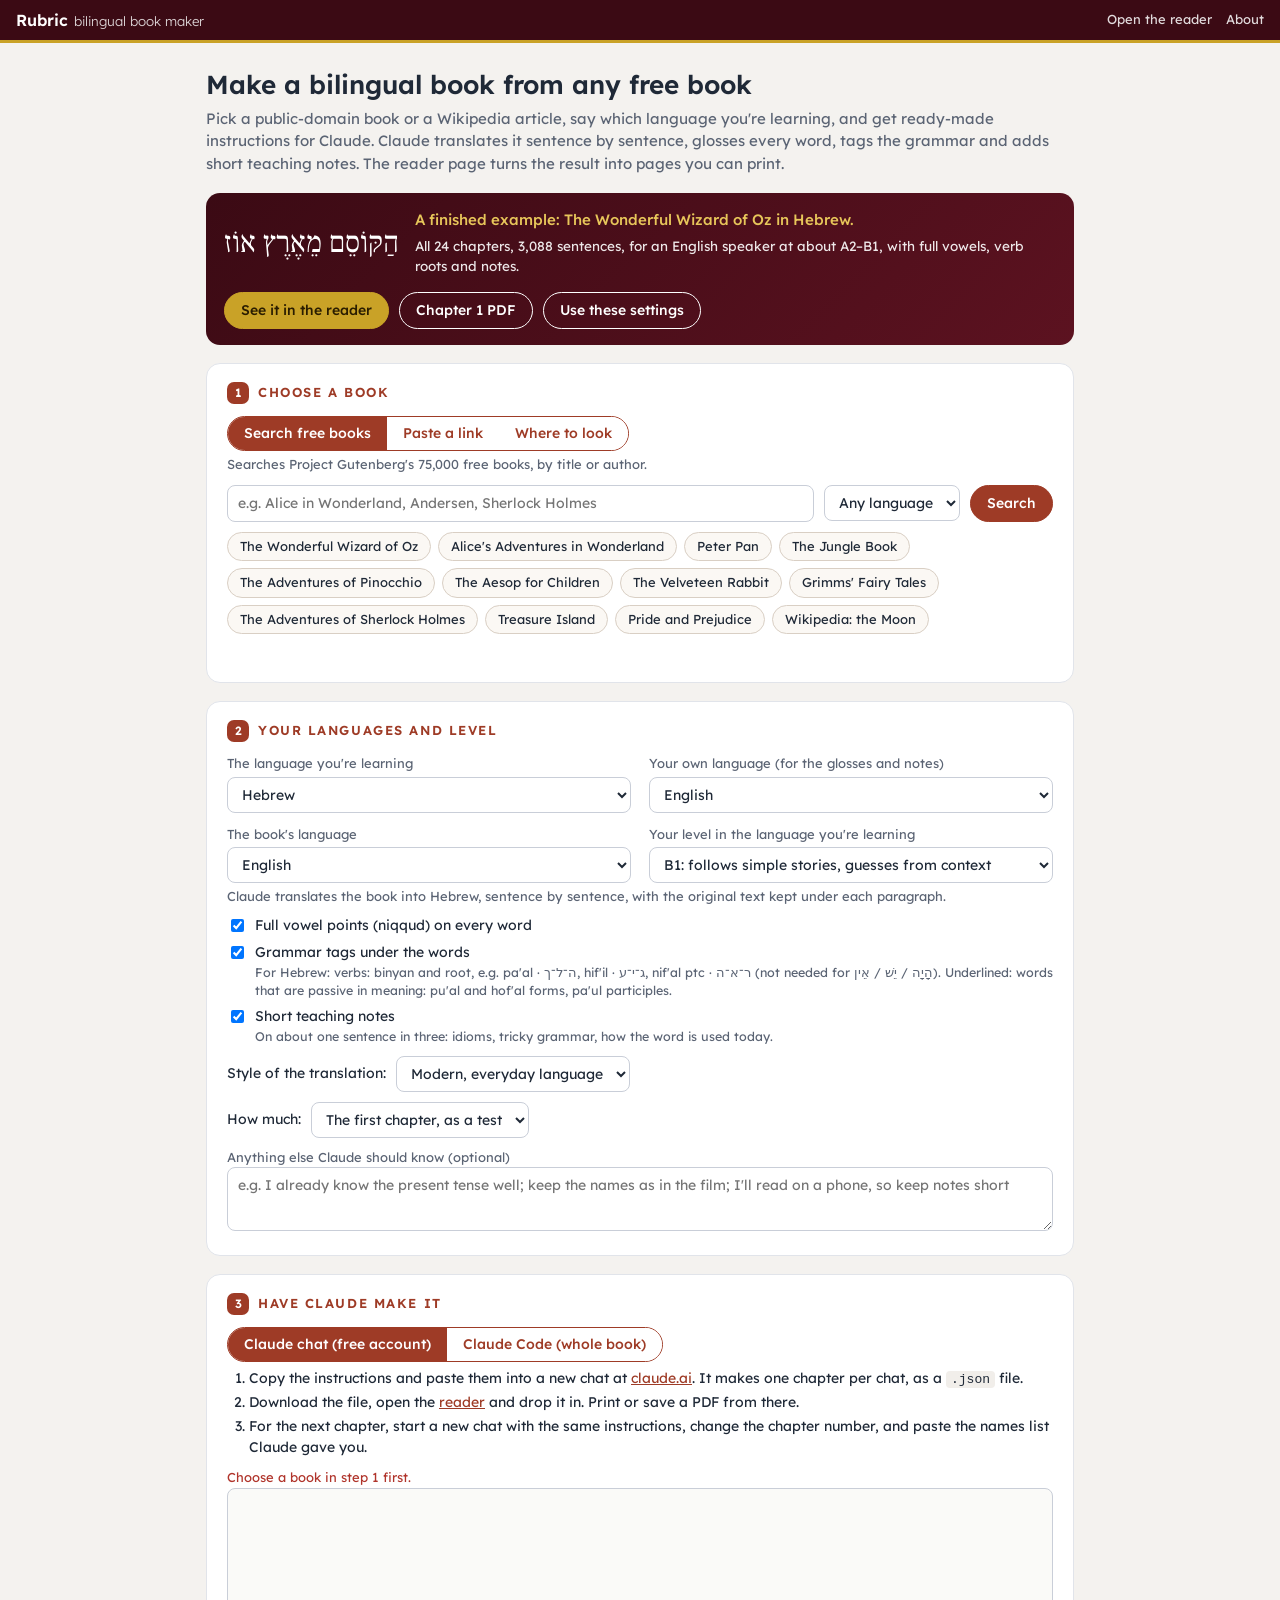
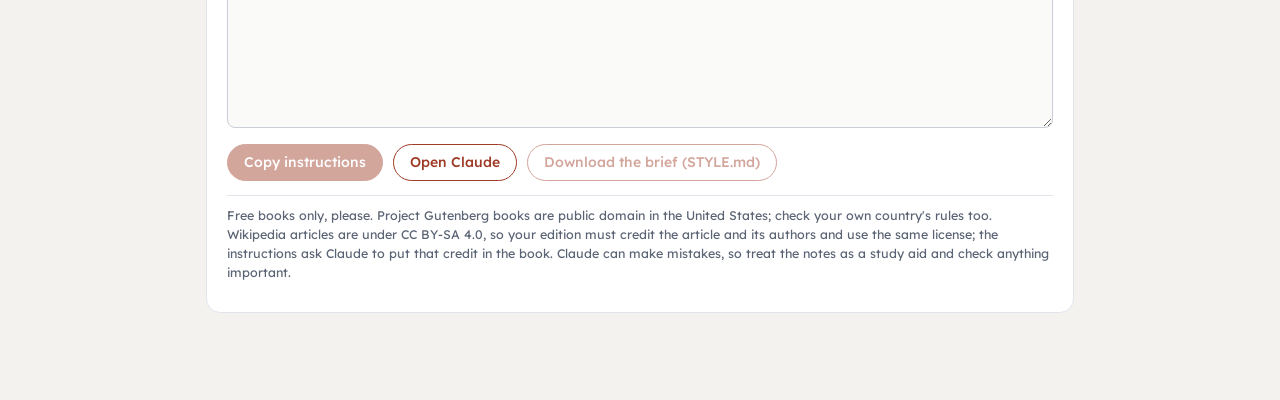
==== index.html @ 3643b8fa "Rubric 1.0: bilingual book maker, reader, and the Wizard of Oz in Hebrew" ====
<!DOCTYPE html>
<html lang="en">
<head>
<meta charset="utf-8">
<meta name="viewport" content="width=device-width, initial-scale=1">
<title>Bilingual Book Maker</title>
<meta name="description" content="Turn a free book or a Wikipedia article into a bilingual reading edition: every word glossed, verbs tagged, short teaching notes, ready to print. Pick a book, choose your languages and level, and get the instructions for Claude.">
<link rel="preconnect" href="https://fonts.googleapis.com">
<link rel="preconnect" href="https://fonts.gstatic.com" crossorigin>
<link rel="stylesheet" href="https://fonts.googleapis.com/css2?family=Lexend:wght@300;400;500;600&family=Frank+Ruhl+Libre:wght@400;500&display=swap">
<style>
:root{ --accent:#9E3B26; --accent2:#B5472F; --hi:#C9A227; --gold-ink:#8A6D1A; --hi-soft:#F7EDCF; --ink:#1F2937; --muted:#5B6474; --line:#E1E4EA; --page:#F4F2EF; --panel:#fff; --bar:#3B0A14; --bad:#B0342B; --ok:#1E7F4F; }
*{box-sizing:border-box}
[hidden]{display:none!important}
body{margin:0;background:var(--page);color:var(--ink);font-family:'Lexend',Arial,sans-serif;font-size:15px;line-height:1.5}
button,input,select,textarea{font:inherit;color:inherit}
a{color:var(--accent)}
.bar{background:var(--bar);color:#fff;display:flex;align-items:center;gap:14px;padding:8px 16px;border-bottom:3px solid var(--hi);flex-wrap:wrap}
.bar .brand{font-weight:600;font-size:16px;white-space:nowrap}
.bar .brand small{font-weight:300;opacity:.8;margin-left:6px}
.bar .sp{flex:1}
.bar a{color:#fff;opacity:.85;text-decoration:none;font-size:13px}
.bar a:hover{opacity:1;text-decoration:underline}
.wrap{max-width:900px;margin:0 auto;padding:22px 16px 70px}
h1{font-size:26px;line-height:1.25;margin:4px 0 6px;font-weight:600}
.lede{color:var(--muted);margin:0 0 18px}
.card{background:var(--panel);border:1px solid var(--line);border-radius:14px;padding:18px 20px;margin:0 0 18px}
.card h2{font-size:13px;letter-spacing:.12em;text-transform:uppercase;color:var(--accent);margin:0 0 12px;font-weight:600;display:flex;align-items:center;gap:9px}
.card h2 .n{display:inline-grid;place-items:center;width:22px;height:22px;border-radius:7px;background:var(--accent);color:#fff;font-size:12px;letter-spacing:0}
.hint{color:var(--muted);font-size:13px;margin:4px 0 8px}
.row{display:flex;gap:10px;align-items:center;flex-wrap:wrap;margin:10px 0}
.btn{border:1.5px solid var(--accent);background:var(--accent);color:#fff;border-radius:100px;padding:7px 16px;cursor:pointer;font-weight:500;font-size:14px;white-space:nowrap;text-decoration:none;display:inline-block}
.btn:hover{background:var(--accent2);border-color:var(--accent2)}
.btn.alt{background:#fff;color:var(--accent)}
.btn.alt:hover{background:#FBF4F3}
.btn.gold{background:var(--hi);border-color:var(--hi);color:#2a1d00}
.btn.gold:hover{background:#D9B53A}
.btn.sm{padding:4px 11px;font-size:13px}
.btn[disabled]{opacity:.45;cursor:default}
select,input[type=text],input[type=url],input[type=number],textarea{border:1px solid #C9CED8;border-radius:8px;padding:7px 10px;background:#fff;font-size:14px;max-width:100%}
input[type=text],input[type=url],textarea{width:100%}
input[type=number]{width:70px}
textarea{min-height:64px;resize:vertical}
label.ck{display:flex;gap:8px;align-items:flex-start;cursor:pointer;font-size:14px;margin:6px 0}
label.ck input{margin-top:4px}
label.ck small{display:block;color:var(--muted);font-size:12.5px}
.seg{display:inline-flex;border:1.5px solid var(--accent);border-radius:100px;overflow:hidden;flex-wrap:wrap}
.seg button{border:0;background:#fff;color:var(--accent);padding:6px 16px;cursor:pointer;font-weight:500;font-size:14px}
.seg button.on{background:var(--accent);color:#fff}
.grid2{display:grid;grid-template-columns:1fr 1fr;gap:12px 18px}
.grid2 label.f{display:block;font-size:13px;color:var(--muted)}
.grid2 label.f select,.grid2 label.f input{width:100%;margin-top:3px;color:var(--ink)}
.chips{display:flex;flex-wrap:wrap;gap:7px;margin:10px 0 2px}
.chip{border:1px solid #D9CFC4;background:#FBF8F4;border-radius:100px;padding:4px 12px;font-size:13px;cursor:pointer}
.chip:hover{border-color:var(--hi);background:var(--hi-soft)}
.results{margin-top:10px;display:flex;flex-direction:column;gap:6px;max-height:380px;overflow:auto}
.res{display:flex;gap:12px;align-items:center;border:1px solid var(--line);border-radius:10px;padding:8px 12px;cursor:pointer;background:#fff;text-align:left;width:100%}
.res:hover{border-color:var(--hi);background:#FFFCF3}
.res .t{font-weight:500}
.res .a{color:var(--muted);font-size:13px}
.res .m{margin-left:auto;font-size:12px;color:var(--muted);white-space:nowrap;text-align:right}
.picked{border:2px solid var(--hi);background:#FFFCF3;border-radius:12px;padding:12px 14px;margin-top:12px}
.picked .t{font-weight:600;font-size:16px}
.picked .a{color:var(--muted);font-size:13.5px}
.picked .lic{font-size:13px;margin-top:6px}
.lic.ok{color:var(--ok)} .lic.warn{color:var(--bad)}
.sites{display:grid;grid-template-columns:1fr 1fr;gap:10px;margin-top:6px}
.site{border:1px solid var(--line);border-radius:10px;padding:10px 12px;background:#fff}
.site b{display:block}
.site span{color:var(--muted);font-size:13px}
.example{display:flex;gap:16px;align-items:center;background:linear-gradient(135deg,#3B0A14,#5C1220);color:#fff;border-radius:14px;padding:16px 18px;margin:0 0 18px;flex-wrap:wrap}
.example .he{font-family:'Frank Ruhl Libre',serif;font-size:30px;line-height:1.1;direction:rtl}
.example .txt{flex:1;min-width:220px}
.example .txt b{color:#E7C65A;font-weight:500}
.example .txt p{margin:4px 0 0;font-size:13.5px;opacity:.9}
.example .btn.alt{border-color:#fff;background:transparent;color:#fff}
.example .btn.alt:hover{background:rgba(255,255,255,.1)}
.prompt{width:100%;min-height:240px;font:12.5px/1.45 ui-monospace,Menlo,Consolas,monospace;background:#FAFAF8;white-space:pre-wrap}
.msg{font-size:13px;min-height:18px}
.msg.bad{color:var(--bad)} .msg.ok{color:var(--ok)}
.steps{margin:6px 0 10px;padding-left:22px;font-size:14px}
.steps li{margin:3px 0}
.note{font-size:12.5px;color:var(--muted);border-top:1px solid var(--line);margin-top:14px;padding-top:10px}
code{background:#F1EEEA;border-radius:4px;padding:1px 5px;font-size:13px}
@media (max-width:640px){ .grid2,.sites{grid-template-columns:1fr} h1{font-size:22px} .card{padding:14px 14px} .res .m{display:none} }
</style>
</head>
<body>
<div class="bar">
  <span class="brand">Rubric<small>bilingual book maker</small></span>
  <span class="sp"></span>
  <a href="reader.html">Open the reader</a>
  <a href="https://veered.org/bilingual-book-maker/">About</a>
</div>
<div class="wrap">
  <h1>Make a bilingual book from any free book</h1>
  <p class="lede">Pick a public-domain book or a Wikipedia article, say which language you're learning, and get ready-made instructions for Claude. Claude translates it sentence by sentence, glosses every word, tags the grammar and adds short teaching notes. The reader page turns the result into pages you can print.</p>

  <div class="example">
    <div class="he">הַקּוֹסֵם מֵאֶרֶץ אוֹז</div>
    <div class="txt"><b>A finished example: The Wonderful Wizard of Oz in Hebrew.</b>
      <p>All 24 chapters, 3,088 sentences, for an English speaker at about A2–B1, with full vowels, verb roots and notes.</p></div>
    <div class="row" style="margin:0">
      <a class="btn gold" href="reader.html?example&amp;ch=1">See it in the reader</a>
      <a class="btn alt" href="examples/wizard-of-oz/wizard-of-oz-chapter-1.pdf">Chapter 1 PDF</a>
      <button class="btn alt" id="useOz">Use these settings</button>
    </div>
  </div>

  <section class="card" id="step1">
    <h2><span class="n">1</span>Choose a book</h2>
    <div class="seg" id="srcTabs">
      <button data-tab="search" class="on">Search free books</button>
      <button data-tab="link">Paste a link</button>
      <button data-tab="where">Where to look</button>
    </div>

    <div data-pane="search">
      <p class="hint">Searches Project Gutenberg's 75,000 free books, by title or author.</p>
      <form class="row" id="searchForm">
        <input type="text" id="q" placeholder="e.g. Alice in Wonderland, Andersen, Sherlock Holmes" style="flex:1;min-width:200px" aria-label="Title or author">
        <select id="qlang" aria-label="Book language">
          <option value="">Any language</option><option value="en">English</option><option value="fr">French</option><option value="de">German</option><option value="es">Spanish</option><option value="it">Italian</option><option value="pt">Portuguese</option><option value="nl">Dutch</option><option value="ru">Russian</option><option value="he">Hebrew</option><option value="la">Latin</option><option value="zh">Chinese</option><option value="ja">Japanese</option>
        </select>
        <button class="btn" type="submit">Search</button>
      </form>
      <div class="chips" id="chips"></div>
      <div class="msg" id="searchMsg"></div>
      <div class="results" id="results"></div>
    </div>

    <div data-pane="link" hidden>
      <p class="hint">A Project Gutenberg book, a Wikipedia article, a Wikisource text, a Standard Ebooks book, a Project Ben-Yehuda story, or any page with the text on it.</p>
      <form class="row" id="linkForm">
        <input type="url" id="link" placeholder="https://www.gutenberg.org/ebooks/55  or  https://en.wikipedia.org/wiki/Moon" style="flex:1;min-width:220px" aria-label="Link to the book or article">
        <button class="btn" type="submit">Use this link</button>
      </form>
      <div class="msg" id="linkMsg"></div>
    </div>

    <div data-pane="where" hidden>
      <p class="hint">Good places to find texts that are free to translate. Find the book there, then paste its link.</p>
      <div class="sites" id="sites"></div>
    </div>

    <div class="picked" id="picked" hidden></div>
  </section>

  <section class="card" id="step2">
    <h2><span class="n">2</span>Your languages and level</h2>
    <div class="grid2">
      <label class="f">The language you're learning
        <select id="learn"></select></label>
      <label class="f">Your own language (for the glosses and notes)
        <select id="mine"></select></label>
      <label class="f">The book's language
        <select id="srcLang"></select></label>
      <label class="f">Your level in the language you're learning
        <select id="level">
          <option value="A1">A1: beginner, a few hundred words</option>
          <option value="A2">A2: everyday basics, simple sentences</option>
          <option value="B1" selected>B1: follows simple stories, guesses from context</option>
          <option value="B2">B2: reads most prose with some help</option>
          <option value="C1">C1: advanced, wants the hard words explained</option>
        </select></label>
    </div>
    <p class="hint" id="modeLine"></p>
    <div id="langOpts"></div>
    <label class="ck"><input type="checkbox" id="optTags" checked><span>Grammar tags under the words<small id="tagHint"></small></span></label>
    <label class="ck"><input type="checkbox" id="optNotes" checked><span>Short teaching notes<small>On about one sentence in three: idioms, tricky grammar, how the word is used today.</small></span></label>
    <div class="row">
      <span style="font-size:14px">Style of the translation:</span>
      <select id="register" aria-label="Style of the translation">
        <option value="modern">Modern, everyday language</option>
        <option value="faithful">Close to the original's style</option>
        <option value="simple">Simplified for my level</option>
      </select>
    </div>
    <div class="row">
      <span style="font-size:14px">How much:</span>
      <select id="scope" aria-label="How much to make">
        <option value="first">The first chapter, as a test</option>
        <option value="all">The whole book</option>
        <option value="range">Some chapters…</option>
      </select>
      <span id="rangeBox" hidden>chapters <input type="number" id="from" min="1" value="1"> to <input type="number" id="to" min="1" value="3"></span>
    </div>
    <label class="f" style="display:block;font-size:13px;color:var(--muted)">Anything else Claude should know (optional)
      <textarea id="extra" placeholder="e.g. I already know the present tense well; keep the names as in the film; I'll read on a phone, so keep notes short"></textarea></label>
  </section>

  <section class="card" id="step3">
    <h2><span class="n">3</span>Have Claude make it</h2>
    <div class="seg" id="outTabs">
      <button data-tab="chat" class="on">Claude chat (free account)</button>
      <button data-tab="code">Claude Code (whole book)</button>
    </div>
    <div data-pane="chat">
      <ol class="steps">
        <li>Copy the instructions and paste them into a new chat at <a href="https://claude.ai/new" target="_blank" rel="noopener">claude.ai</a>. It makes one chapter per chat, as a <code>.json</code> file.</li>
        <li>Download the file, open the <a href="reader.html">reader</a> and drop it in. Print or save a PDF from there.</li>
        <li>For the next chapter, start a new chat with the same instructions, change the chapter number, and paste the names list Claude gave you.</li>
      </ol>
    </div>
    <div data-pane="code" hidden>
      <ol class="steps">
        <li>Needs <a href="https://claude.com/claude-code" target="_blank" rel="noopener">Claude Code</a> on your computer. It downloads the text, splits it into chapters, translates them, and checks every file against the original.</li>
        <li>Paste the instructions into Claude Code. It shows you chapter 1 and waits for your OK before doing the rest.</li>
        <li>Open all the <code>.json</code> files together in the <a href="reader.html">reader</a> to print the book.</li>
      </ol>
    </div>
    <div class="msg bad" id="needBook">Choose a book in step 1 first.</div>
    <textarea class="prompt" id="prompt" readonly aria-label="Instructions for Claude"></textarea>
    <div class="row">
      <button class="btn" id="copyBtn">Copy instructions</button>
      <a class="btn alt" id="openClaude" href="https://claude.ai/new" target="_blank" rel="noopener">Open Claude</a>
      <button class="btn alt" id="dlStyle">Download the brief (STYLE.md)</button>
      <span class="msg" id="copyMsg"></span>
    </div>
    <p class="note">Free books only, please. Project Gutenberg books are public domain in the United States; check your own country's rules too. Wikipedia articles are under CC BY-SA 4.0, so your edition must credit the article and its authors and use the same license; the instructions ask Claude to put that credit in the book. Claude can make mistakes, so treat the notes as a study aid and check anything important.</p>
  </section>
</div>
<script src="app.js"></script>
</body>
</html>
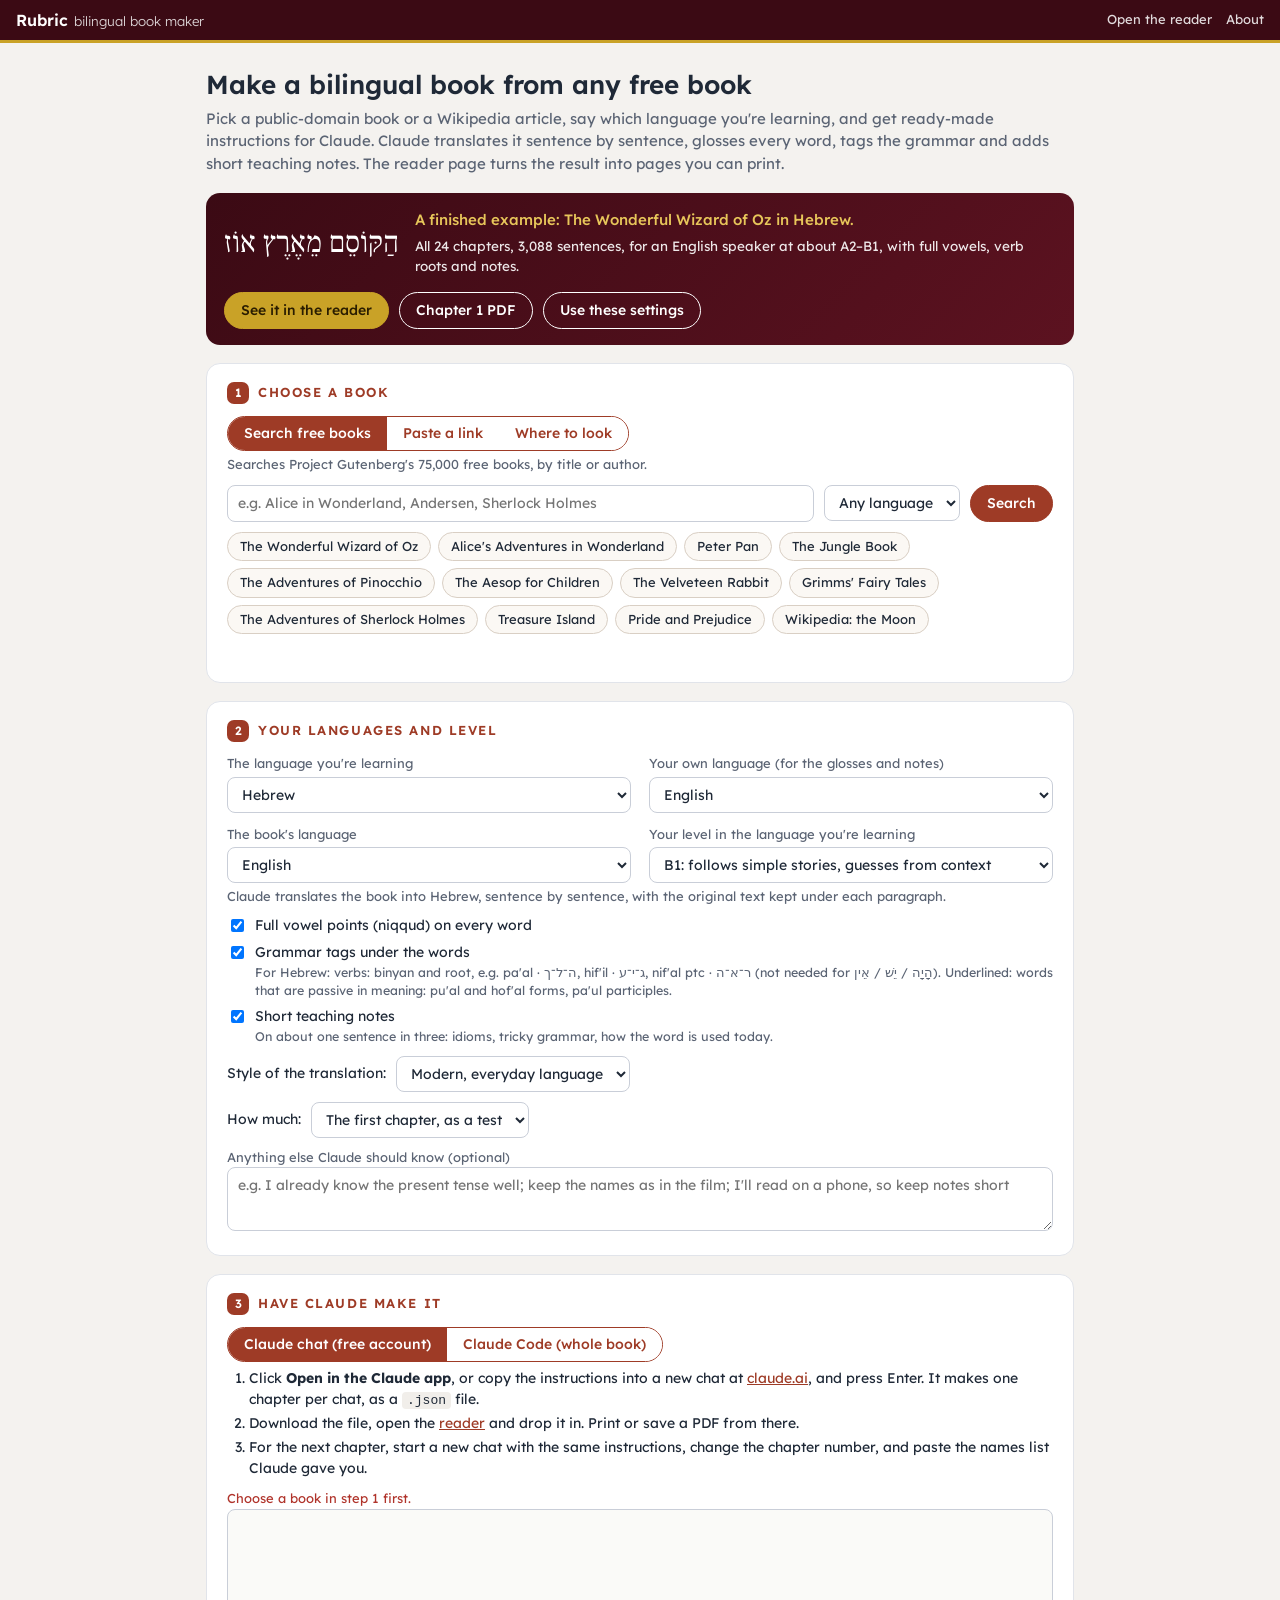
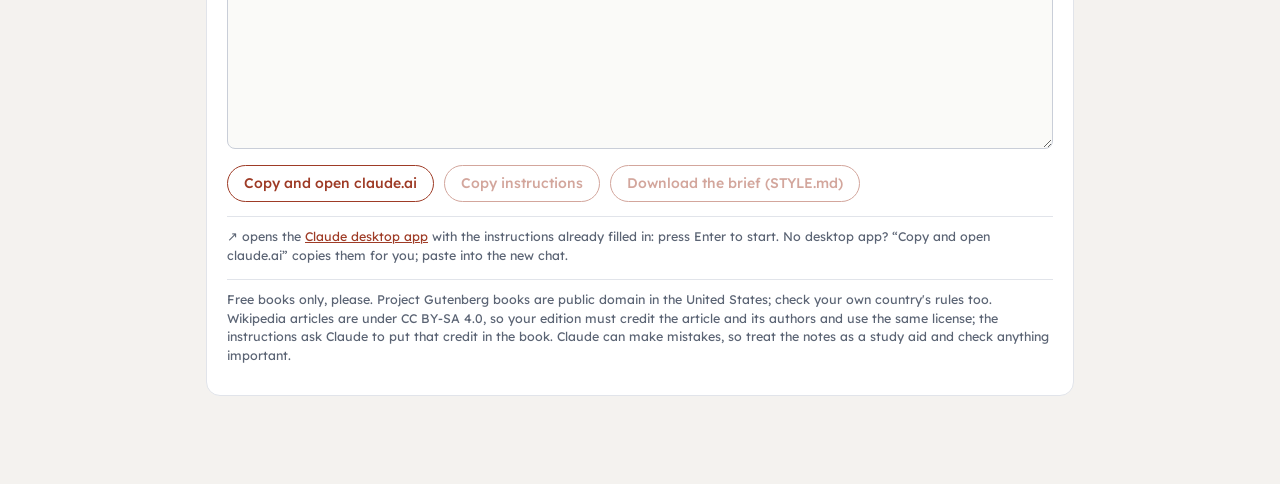
==== commit 77cafa9e: "One-click Claude: Open in the Claude app / Claude Code buttons carry the instructions claude.ai's we" ====
--- a/index.html
+++ b/index.html
@@ -197,7 +197,7 @@
     </div>
     <div data-pane="chat">
       <ol class="steps">
-        <li>Copy the instructions and paste them into a new chat at <a href="https://claude.ai/new" target="_blank" rel="noopener">claude.ai</a>. It makes one chapter per chat, as a <code>.json</code> file.</li>
+        <li>Click <b>Open in the Claude app</b>, or copy the instructions into a new chat at <a href="https://claude.ai/new" target="_blank" rel="noopener">claude.ai</a>, and press Enter. It makes one chapter per chat, as a <code>.json</code> file.</li>
         <li>Download the file, open the <a href="reader.html">reader</a> and drop it in. Print or save a PDF from there.</li>
         <li>For the next chapter, start a new chat with the same instructions, change the chapter number, and paste the names list Claude gave you.</li>
       </ol>
@@ -205,18 +205,20 @@
     <div data-pane="code" hidden>
       <ol class="steps">
         <li>Needs <a href="https://claude.com/claude-code" target="_blank" rel="noopener">Claude Code</a> on your computer. It downloads the text, splits it into chapters, translates them, and checks every file against the original.</li>
-        <li>Paste the instructions into Claude Code. It shows you chapter 1 and waits for your OK before doing the rest.</li>
+        <li>Click <b>Open in Claude Code</b> and press Enter, or paste the instructions into Claude Code. It shows you chapter 1 and waits for your OK before doing the rest.</li>
         <li>Open all the <code>.json</code> files together in the <a href="reader.html">reader</a> to print the book.</li>
       </ol>
     </div>
     <div class="msg bad" id="needBook">Choose a book in step 1 first.</div>
     <textarea class="prompt" id="prompt" readonly aria-label="Instructions for Claude"></textarea>
     <div class="row">
-      <button class="btn" id="copyBtn">Copy instructions</button>
-      <a class="btn alt" id="openClaude" href="https://claude.ai/new" target="_blank" rel="noopener">Open Claude</a>
+      <a class="btn" id="openApp" href="#">Open in the Claude app &#8599;</a>
+      <a class="btn alt" id="openClaude" href="https://claude.ai/new" target="_blank" rel="noopener">Copy and open claude.ai</a>
+      <button class="btn alt" id="copyBtn">Copy instructions</button>
       <button class="btn alt" id="dlStyle">Download the brief (STYLE.md)</button>
       <span class="msg" id="copyMsg"></span>
     </div>
+    <p class="note" id="appNote">&#8599; opens the <a href="https://claude.com/download" target="_blank" rel="noopener">Claude desktop app</a> with the instructions already filled in: press Enter to start. No desktop app? &ldquo;Copy and open claude.ai&rdquo; copies them for you; paste into the new chat.</p>
     <p class="note">Free books only, please. Project Gutenberg books are public domain in the United States; check your own country's rules too. Wikipedia articles are under CC BY-SA 4.0, so your edition must credit the article and its authors and use the same license; the instructions ask Claude to put that credit in the book. Claude can make mistakes, so treat the notes as a study aid and check anything important.</p>
   </section>
 </div>
